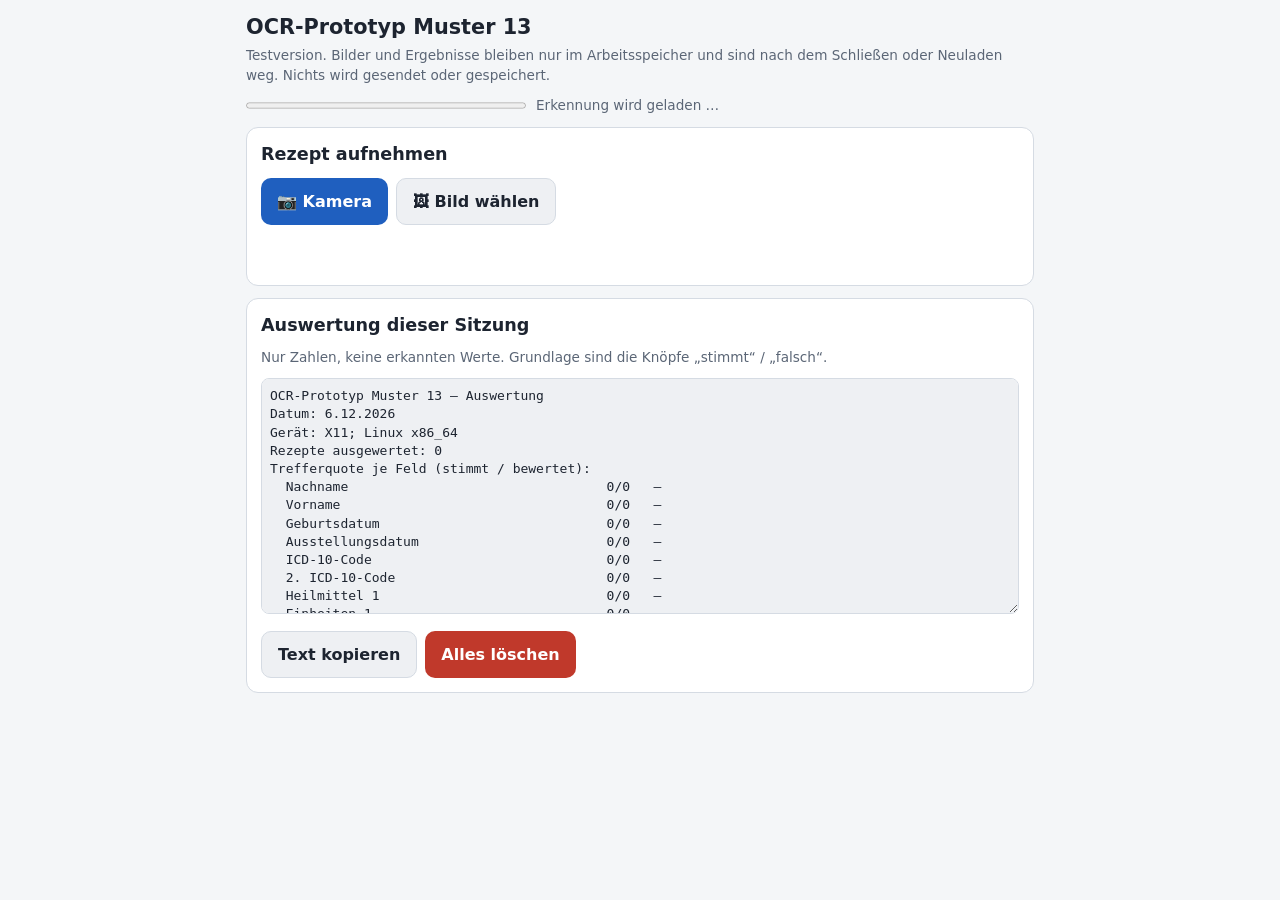
==== index.html @ 960efb3c "OCR-Prototyp: eigenes Repo für den Muster-13-Test Prototyp aus App-Agent/ocr-test übernommen und ins" ====
<!doctype html>
<html lang="de">
<head>
<meta charset="utf-8">
<meta name="viewport" content="width=device-width, initial-scale=1">
<meta http-equiv="Content-Security-Policy" content="default-src 'self'; script-src 'self' 'wasm-unsafe-eval'; connect-src 'self'; img-src 'self' blob: data:; media-src 'self' blob:; worker-src 'self' blob:; style-src 'self'; object-src 'none'; base-uri 'none'; form-action 'none'">
<meta name="referrer" content="no-referrer">
<meta name="robots" content="noindex, nofollow">
<title>OCR-Prototyp Muster 13</title>
<link rel="stylesheet" href="app.css">
<script type="module" src="app.js"></script>
</head>
<body>
<header class="kopf">
  <h1>OCR-Prototyp Muster 13</h1>
  <p class="klein">Testversion. Bilder und Ergebnisse bleiben nur im Arbeitsspeicher und sind nach dem Schließen oder Neuladen weg. Nichts wird gesendet oder gespeichert.</p>
  <div id="ladeZeile" class="ladezeile">
    <progress id="ladeBalken" max="1" value="0"></progress>
    <span id="ladeText">Erkennung wird geladen …</span>
  </div>
</header>

<main>
  <section id="start" class="karte">
    <h2>Rezept aufnehmen</h2>
    <div class="knoepfe">
      <button id="kameraBtn" type="button">📷 Kamera</button>
      <label class="knopf zweit" for="dateiWahl">🖼 Bild wählen</label>
      <input id="dateiWahl" class="unsichtbar" type="file" accept="image/*">
    </div>
    <p id="startMeldung" class="meldung"></p>
  </section>

  <section id="kamera" class="karte versteckt">
    <h2>Kamera</h2>
    <p class="klein">Rezept flach hinlegen, ganz im Bild, möglichst gerade von oben.</p>
    <video id="video" class="video" autoplay playsinline muted></video>
    <div class="knoepfe">
      <button id="ausloesenBtn" type="button">Auslösen</button>
      <button id="kameraAbbrechenBtn" type="button" class="zweit">Abbrechen</button>
    </div>
  </section>

  <section id="ecken" class="karte versteckt">
    <h2>Blattecken</h2>
    <p id="eckenHinweis" class="klein">Die vier Punkte auf die Ecken des Formulars ziehen, falls die Automatik danebenliegt.</p>
    <div id="eckenFlaeche" class="flaeche">
      <canvas id="eckenCanvas"></canvas>
    </div>
    <div class="knoepfe">
      <button id="auswertenBtn" type="button">Auswerten</button>
      <button id="drehenBtn" type="button" class="zweit">↻ Drehen</button>
      <button id="eckenZurueckBtn" type="button" class="zweit">Verwerfen</button>
    </div>
    <p id="eckenMeldung" class="meldung"></p>
  </section>

  <section id="ergebnis" class="karte versteckt">
    <h2>Ergebnis</h2>
    <p id="ergebnisZeiten" class="klein"></p>
    <div class="regler">
      <label for="schwelle">Schwelle Ankreuzfelder: <span id="schwelleWert"></span></label>
      <input id="schwelle" type="range" min="0.02" max="0.4" step="0.01" value="0.1">
    </div>
    <div id="felderListe" class="felder"></div>
    <div class="knoepfe">
      <button id="naechstesBtn" type="button">Nächstes Rezept</button>
      <button id="kalibrierBtn" type="button" class="zweit">Kalibriermodus</button>
    </div>
  </section>

  <section id="kalibrierung" class="karte versteckt">
    <h2>Kalibriermodus</h2>
    <p class="klein">Feldrahmen über dem entzerrten Blatt verschieben (ziehen) und in der Größe ändern (Ecke rechts unten). Die Änderung gilt nur in dieser Sitzung. Für den Code das JSON kopieren.</p>
    <div id="kalibrierFlaeche" class="flaeche">
      <canvas id="kalibrierCanvas"></canvas>
    </div>
    <div class="regler">
      <label for="feldWahl">Feld wählen</label>
      <select id="feldWahl"></select>
    </div>
    <div class="fein">
      <button type="button" class="zweit" data-schritt="x,-1">←</button>
      <button type="button" class="zweit" data-schritt="x,1">→</button>
      <button type="button" class="zweit" data-schritt="y,-1">↑</button>
      <button type="button" class="zweit" data-schritt="y,1">↓</button>
      <button type="button" class="zweit" data-schritt="w,-1">schmaler</button>
      <button type="button" class="zweit" data-schritt="w,1">breiter</button>
      <button type="button" class="zweit" data-schritt="h,-1">flacher</button>
      <button type="button" class="zweit" data-schritt="h,1">höher</button>
    </div>
    <p class="klein">Ein Schritt = 0,5 mm.</p>
    <div class="knoepfe">
      <button id="neuAuswertenBtn" type="button">Mit diesen Rahmen neu auswerten</button>
      <button id="jsonBtn" type="button" class="zweit">JSON ausgeben</button>
      <button id="kalibrierZurueckBtn" type="button" class="zweit">Zurück</button>
    </div>
    <textarea id="jsonAusgabe" class="ausgabe versteckt" readonly rows="10"></textarea>
    <button id="jsonKopierenBtn" type="button" class="zweit versteckt">JSON kopieren</button>
  </section>

  <section id="auswertung" class="karte">
    <h2>Auswertung dieser Sitzung</h2>
    <p class="klein">Nur Zahlen, keine erkannten Werte. Grundlage sind die Knöpfe „stimmt“ / „falsch“.</p>
    <textarea id="auswertungText" class="ausgabe" readonly rows="12"></textarea>
    <div class="knoepfe">
      <button id="kopierenBtn" type="button" class="zweit">Text kopieren</button>
      <button id="loeschenBtn" type="button" class="gefahr">Alles löschen</button>
    </div>
  </section>
</main>
</body>
</html>
---- app.css ----
:root {
  --hg: #f4f6f8; --karte: #ffffff; --text: #1d2430; --leise: #5b6676; --rand: #d5dbe3;
  --blau: #1f5fbf; --blau-text: #ffffff; --gruen: #1e8a4a; --gelb: #c98a00; --rot: #c0392b; --grau: #8a94a3;
  --gruen-hg: #e7f5ec; --gelb-hg: #fdf4dd; --rot-hg: #fbe7e5; --grau-hg: #eef0f3;
}
@media (prefers-color-scheme: dark) {
  :root {
    --hg: #12161c; --karte: #1b2129; --text: #e6eaf0; --leise: #9aa5b4; --rand: #2f3844;
    --blau: #4d8ae6; --gruen-hg: #163223; --gelb-hg: #3a2f12; --rot-hg: #3d1d1a; --grau-hg: #262d36;
  }
}
* { box-sizing: border-box; }
body { margin: 0; background: var(--hg); color: var(--text); font: 16px/1.45 system-ui, -apple-system, "Segoe UI", Roboto, sans-serif; }
main, .kopf { max-width: 820px; margin: 0 auto; padding: 0 16px; }
.kopf { padding-top: 12px; }
h1 { font-size: 1.3rem; margin: 0 0 4px; }
h2 { font-size: 1.1rem; margin: 0 0 10px; }
.klein { font-size: 0.85rem; color: var(--leise); margin: 4px 0 10px; }
.karte { background: var(--karte); border: 1px solid var(--rand); border-radius: 12px; padding: 14px; margin: 12px 0; }
.versteckt { display: none !important; }
.unsichtbar { position: absolute; width: 1px; height: 1px; opacity: 0; overflow: hidden; }
.knoepfe { display: flex; flex-wrap: wrap; gap: 8px; margin-top: 10px; }
button, .knopf { appearance: none; border: 0; border-radius: 10px; padding: 11px 16px; font: inherit; font-weight: 600; cursor: pointer; background: var(--blau); color: var(--blau-text); display: inline-block; }
button.zweit, .knopf.zweit { background: var(--grau-hg); color: var(--text); border: 1px solid var(--rand); }
button.gefahr { background: var(--rot); color: #fff; }
button:disabled { opacity: 0.5; cursor: default; }
.ladezeile { display: flex; align-items: center; gap: 10px; font-size: 0.85rem; color: var(--leise); }
.ladezeile progress { flex: 1; max-width: 280px; }
.meldung { min-height: 1.2em; color: var(--rot); font-size: 0.9rem; }
.video { width: 100%; max-height: 70vh; background: #000; border-radius: 8px; }
.flaeche { position: relative; width: 100%; touch-action: none; user-select: none; }
.flaeche canvas { display: block; width: 100%; height: auto; border-radius: 6px; }
.griff { position: absolute; width: 34px; height: 34px; margin: -17px 0 0 -17px; border-radius: 50%; border: 3px solid #fff; background: rgba(31, 95, 191, 0.55); box-shadow: 0 0 0 2px rgba(0,0,0,0.5); touch-action: none; }
.griff span { position: absolute; inset: 0; display: flex; align-items: center; justify-content: center; color: #fff; font-size: 12px; font-weight: 700; }
.rahmen { position: absolute; border: 2px solid rgba(31, 95, 191, 0.9); background: rgba(31, 95, 191, 0.08); touch-action: none; }
.rahmen.kreuz { border-color: rgba(201, 138, 0, 0.95); }
.rahmen.aktiv { border-color: #e23; background: rgba(226, 34, 51, 0.12); }
.rahmen .groesse { display: none; position: absolute; right: -8px; bottom: -8px; width: 16px; height: 16px; background: #e23; border-radius: 3px; }
.rahmen .name { position: absolute; left: 0; top: -15px; font-size: 10px; white-space: nowrap; color: #e23; background: rgba(255,255,255,0.8); padding: 0 2px; display: none; }
.rahmen.aktiv .name { display: block; }
.regler { display: flex; flex-direction: column; gap: 4px; margin: 8px 0 12px; font-size: 0.9rem; }
.felder { display: flex; flex-direction: column; gap: 8px; }
.feld { border: 1px solid var(--rand); border-left: 6px solid var(--grau); border-radius: 8px; padding: 8px 10px; display: grid; grid-template-columns: 1fr; gap: 6px; }
.feld.gruen { border-left-color: var(--gruen); background: var(--gruen-hg); }
.feld.gelb { border-left-color: var(--gelb); background: var(--gelb-hg); }
.feld.rot { border-left-color: var(--rot); background: var(--rot-hg); }
.feld.leer { border-left-color: var(--grau); background: var(--grau-hg); }
.feld-kopf { display: flex; justify-content: space-between; gap: 8px; font-size: 0.85rem; color: var(--leise); }
.feld-wert { font-size: 1.05rem; font-weight: 600; word-break: break-word; }
.feld-wert.ohne { color: var(--leise); font-weight: 400; font-style: italic; }
.feld-hinweis { font-size: 0.82rem; color: var(--leise); }
.feld canvas { max-width: 100%; height: auto; background: #fff; border-radius: 4px; justify-self: start; }
.feld-knoepfe { display: flex; gap: 6px; }
.feld-knoepfe button { padding: 6px 12px; font-size: 0.9rem; }
.feld-knoepfe button.gewaehlt-ja { background: var(--gruen); color: #fff; }
.feld-knoepfe button.gewaehlt-nein { background: var(--rot); color: #fff; }
.ampel { font-weight: 700; }
.ausgabe { width: 100%; font: 13px/1.4 ui-monospace, Menlo, Consolas, monospace; background: var(--grau-hg); color: var(--text); border: 1px solid var(--rand); border-radius: 8px; padding: 8px; }
.rahmen.aktiv .groesse { display: block; }
.fein { display: grid; grid-template-columns: repeat(4, 1fr); gap: 6px; margin-top: 8px; }
.fein button { padding: 8px 4px; font-size: 0.9rem; }
select { font: inherit; padding: 8px; border-radius: 8px; border: 1px solid var(--rand); background: var(--karte); color: var(--text); }
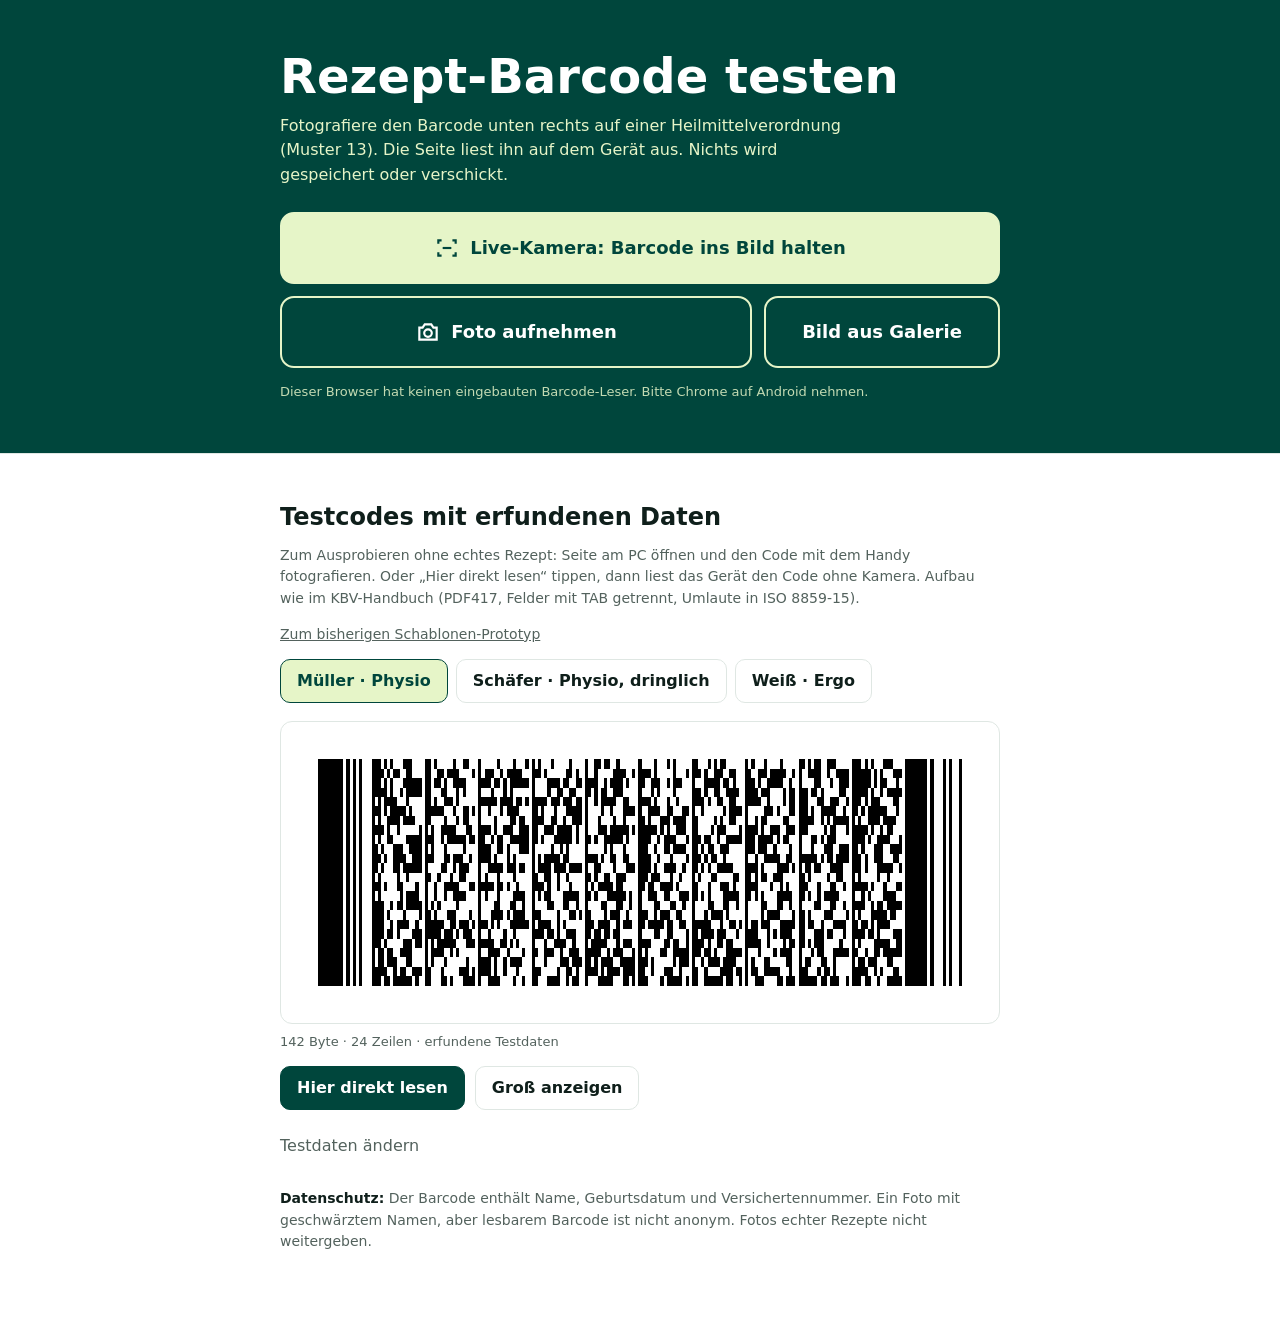
==== commit 2e1643aa: "Barcode-Test (PDF417) als Startseite, Schablonen-Prototyp nach schablone.html Co-Authored-By: Claude" ====
--- a/index.html
+++ b/index.html
@@ -3,111 +3,67 @@
 <head>
 <meta charset="utf-8">
 <meta name="viewport" content="width=device-width, initial-scale=1">
-<meta http-equiv="Content-Security-Policy" content="default-src 'self'; script-src 'self' 'wasm-unsafe-eval'; connect-src 'self'; img-src 'self' blob: data:; media-src 'self' blob:; worker-src 'self' blob:; style-src 'self'; object-src 'none'; base-uri 'none'; form-action 'none'">
+<meta http-equiv="Content-Security-Policy" content="default-src 'self'; script-src 'self'; connect-src 'self'; img-src 'self' blob: data:; media-src 'self' blob:; style-src 'self'; object-src 'none'; base-uri 'none'; form-action 'none'">
 <meta name="referrer" content="no-referrer">
 <meta name="robots" content="noindex, nofollow">
-<title>OCR-Prototyp Muster 13</title>
-<link rel="stylesheet" href="app.css">
-<script type="module" src="app.js"></script>
+<title>Rezept-Barcode Test</title>
+<link rel="stylesheet" href="barcode.css">
 </head>
 <body>
-<header class="kopf">
-  <h1>OCR-Prototyp Muster 13</h1>
-  <p class="klein">Testversion. Bilder und Ergebnisse bleiben nur im Arbeitsspeicher und sind nach dem Schließen oder Neuladen weg. Nichts wird gesendet oder gespeichert.</p>
-  <div id="ladeZeile" class="ladezeile">
-    <progress id="ladeBalken" max="1" value="0"></progress>
-    <span id="ladeText">Erkennung wird geladen …</span>
+<header class="band"><div class="wrap">
+  <h1>Rezept-Barcode testen</h1>
+  <p>Fotografiere den Barcode unten rechts auf einer Heilmittelverordnung (Muster 13). Die Seite liest ihn auf dem Gerät aus. Nichts wird gespeichert oder verschickt.</p>
+  <button type="button" class="pick live" id="liveBtn"><svg width="26" height="26" viewBox="0 0 24 24" fill="none" stroke="currentColor" stroke-width="2"><path d="M4 8V5h3M17 5h3v3M20 16v3h-3M7 19H4v-3"/><path d="M8 12h8"/></svg>Live-Kamera: Barcode ins Bild halten</button>
+  <div id="liveBox" hidden><video id="vid" playsinline muted></video><div id="liveMsg">Barcode in den Rahmen halten …</div><button type="button" id="liveStop">Kamera aus</button></div>
+  <div class="picks">
+    <label class="pick alt"><svg width="26" height="26" viewBox="0 0 24 24" fill="none" stroke="currentColor" stroke-width="2"><path d="M4 8h3l2-3h6l2 3h3v11H4z"/><circle cx="12" cy="13" r="3.5"/></svg>Foto aufnehmen<input id="cam" type="file" accept="image/*" capture="environment"></label>
+    <label class="pick alt">Bild aus Galerie<input id="gal" type="file" accept="image/*"></label>
   </div>
-</header>
+  <div id="busy" hidden>Lese Barcode …</div>
+  <div id="dec"></div>
+</div></header>
 
-<main>
-  <section id="start" class="karte">
-    <h2>Rezept aufnehmen</h2>
-    <div class="knoepfe">
-      <button id="kameraBtn" type="button">📷 Kamera</button>
-      <label class="knopf zweit" for="dateiWahl">🖼 Bild wählen</label>
-      <input id="dateiWahl" class="unsichtbar" type="file" accept="image/*">
-    </div>
-    <p id="startMeldung" class="meldung"></p>
-  </section>
+<section class="band" id="out" hidden><div class="wrap">
+  <div class="card" id="outCard">
+    <h2 id="outHead"></h2>
+    <div class="meta" id="outMeta"></div>
+    <ul id="warn"></ul>
+    <table><tbody id="main"></tbody></table>
+    <details><summary>Alle 33 Barcode-Felder</summary><table><tbody id="raw"></tbody></table></details>
+    <div class="row"><button type="button" id="clear">Ergebnis löschen</button></div>
+  </div>
+</div></section>
 
-  <section id="kamera" class="karte versteckt">
-    <h2>Kamera</h2>
-    <p class="klein">Rezept flach hinlegen, ganz im Bild, möglichst gerade von oben.</p>
-    <video id="video" class="video" autoplay playsinline muted></video>
-    <div class="knoepfe">
-      <button id="ausloesenBtn" type="button">Auslösen</button>
-      <button id="kameraAbbrechenBtn" type="button" class="zweit">Abbrechen</button>
-    </div>
-  </section>
-
-  <section id="ecken" class="karte versteckt">
-    <h2>Blattecken</h2>
-    <p id="eckenHinweis" class="klein">Die vier Punkte auf die Ecken des Formulars ziehen, falls die Automatik danebenliegt.</p>
-    <div id="eckenFlaeche" class="flaeche">
-      <canvas id="eckenCanvas"></canvas>
-    </div>
-    <div class="knoepfe">
-      <button id="auswertenBtn" type="button">Auswerten</button>
-      <button id="drehenBtn" type="button" class="zweit">↻ Drehen</button>
-      <button id="eckenZurueckBtn" type="button" class="zweit">Verwerfen</button>
-    </div>
-    <p id="eckenMeldung" class="meldung"></p>
-  </section>
-
-  <section id="ergebnis" class="karte versteckt">
-    <h2>Ergebnis</h2>
-    <p id="ergebnisZeiten" class="klein"></p>
-    <div class="regler">
-      <label for="schwelle">Schwelle Ankreuzfelder: <span id="schwelleWert"></span></label>
-      <input id="schwelle" type="range" min="0.02" max="0.4" step="0.01" value="0.1">
-    </div>
-    <div id="felderListe" class="felder"></div>
-    <div class="knoepfe">
-      <button id="naechstesBtn" type="button">Nächstes Rezept</button>
-      <button id="kalibrierBtn" type="button" class="zweit">Kalibriermodus</button>
-    </div>
-  </section>
-
-  <section id="kalibrierung" class="karte versteckt">
-    <h2>Kalibriermodus</h2>
-    <p class="klein">Feldrahmen über dem entzerrten Blatt verschieben (ziehen) und in der Größe ändern (Ecke rechts unten). Die Änderung gilt nur in dieser Sitzung. Für den Code das JSON kopieren.</p>
-    <div id="kalibrierFlaeche" class="flaeche">
-      <canvas id="kalibrierCanvas"></canvas>
-    </div>
-    <div class="regler">
-      <label for="feldWahl">Feld wählen</label>
-      <select id="feldWahl"></select>
-    </div>
-    <div class="fein">
-      <button type="button" class="zweit" data-schritt="x,-1">←</button>
-      <button type="button" class="zweit" data-schritt="x,1">→</button>
-      <button type="button" class="zweit" data-schritt="y,-1">↑</button>
-      <button type="button" class="zweit" data-schritt="y,1">↓</button>
-      <button type="button" class="zweit" data-schritt="w,-1">schmaler</button>
-      <button type="button" class="zweit" data-schritt="w,1">breiter</button>
-      <button type="button" class="zweit" data-schritt="h,-1">flacher</button>
-      <button type="button" class="zweit" data-schritt="h,1">höher</button>
-    </div>
-    <p class="klein">Ein Schritt = 0,5 mm.</p>
-    <div class="knoepfe">
-      <button id="neuAuswertenBtn" type="button">Mit diesen Rahmen neu auswerten</button>
-      <button id="jsonBtn" type="button" class="zweit">JSON ausgeben</button>
-      <button id="kalibrierZurueckBtn" type="button" class="zweit">Zurück</button>
-    </div>
-    <textarea id="jsonAusgabe" class="ausgabe versteckt" readonly rows="10"></textarea>
-    <button id="jsonKopierenBtn" type="button" class="zweit versteckt">JSON kopieren</button>
-  </section>
-
-  <section id="auswertung" class="karte">
-    <h2>Auswertung dieser Sitzung</h2>
-    <p class="klein">Nur Zahlen, keine erkannten Werte. Grundlage sind die Knöpfe „stimmt“ / „falsch“.</p>
-    <textarea id="auswertungText" class="ausgabe" readonly rows="12"></textarea>
-    <div class="knoepfe">
-      <button id="kopierenBtn" type="button" class="zweit">Text kopieren</button>
-      <button id="loeschenBtn" type="button" class="gefahr">Alles löschen</button>
-    </div>
-  </section>
-</main>
+<section class="band trenn"><div class="wrap">
+  <h2>Testcodes mit erfundenen Daten</h2>
+  <p class="note">Zum Ausprobieren ohne echtes Rezept: Seite am PC öffnen und den Code mit dem Handy fotografieren. Oder „Hier direkt lesen“ tippen, dann liest das Gerät den Code ohne Kamera. Aufbau wie im KBV-Handbuch (PDF417, Felder mit TAB getrennt, Umlaute in ISO 8859-15).</p>
+  <p class="note"><a href="schablone.html">Zum bisherigen Schablonen-Prototyp</a></p>
+  <div id="presets" class="row" role="group" aria-label="Beispiele"></div>
+  <div id="codeBox"><canvas id="code" aria-label="PDF417-Testcode"></canvas></div>
+  <div id="genInfo"></div>
+  <div class="row"><button type="button" class="main" id="self">Hier direkt lesen</button><button type="button" id="big">Groß anzeigen</button></div>
+  <details><summary>Testdaten ändern</summary>
+  <form id="gen" class="grid">
+    <label>Nachname<input name="nn" id="f-nn"></label>
+    <label>Vorname<input name="vn" id="f-vn"></label>
+    <label>Geburtsdatum<input name="geb" id="f-geb" placeholder="JJJJ-MM-TT"></label>
+    <label>Ausgestellt am<input name="aus" id="f-aus" placeholder="JJJJ-MM-TT"></label>
+    <label>Heilmittelbereich<select name="art" id="f-art"><option value="1">Physiotherapie</option><option value="2">Podologie</option><option value="3">Stimm/Sprech/Sprach/Schluck</option><option value="4">Ergotherapie</option><option value="5">Ernährung</option></select></label>
+    <label>Diagnosegruppe<input name="dg" id="f-dg"></label>
+    <label>ICD-10 (1)<input name="icd1" id="f-icd1"></label>
+    <label>ICD-10 (2)<input name="icd2" id="f-icd2"></label>
+    <label>Leitsymptomatik<input name="ls" id="f-ls"></label>
+    <label>Frequenz<input name="freq" id="f-freq"></label>
+    <label>Heilmittel 1<input name="hm1" id="f-hm1"></label><label>Einheiten 1<input name="e1" id="f-e1" inputmode="numeric"></label>
+    <label>Heilmittel 2<input name="hm2" id="f-hm2"></label><label>Einheiten 2<input name="e2" id="f-e2" inputmode="numeric"></label>
+    <label>Heilmittel 3<input name="hm3" id="f-hm3"></label><label>Einheiten 3<input name="e3" id="f-e3" inputmode="numeric"></label>
+    <label>Ergänzendes Heilmittel<input name="erg" id="f-erg"></label><label>Einheiten ergänzend<input name="ee" id="f-ee" inputmode="numeric"></label>
+    <label class="check"><input type="checkbox" name="hb" id="f-hb">Hausbesuch</label>
+    <label class="check"><input type="checkbox" name="dr" id="f-dr">Dringlich (14 Tage)</label>
+  </form></details>
+  <p class="note abstand"><strong>Datenschutz:</strong> Der Barcode enthält Name, Geburtsdatum und Versichertennummer. Ein Foto mit geschwärztem Namen, aber lesbarem Barcode ist nicht anonym. Fotos echter Rezepte nicht weitergeben.</p>
+</div></section>
+<script src="pdf417.js"></script>
+<script src="barcode.js"></script>
 </body>
 </html>
--- a/barcode.css
+++ b/barcode.css
@@ -0,0 +1,63 @@
+/* VOICE: nüchternes Werkzeug für die Praxis, klinisch und ruhig
+   IDEA: verhält sich wie ein Prüfschein, der neben dem Rezept liegt
+   PICTURE: der große Aufnahme-Knopf oben, darunter das Ergebnis als Prüfschein
+   COLOUR and TYPE: tiefes Grün, Weiß, Lindweiß, Koralle für Probleme; Inter Tight + Inter
+   LAYOUT: eine Spalte, Kopf grün, Testcodes darunter */
+:root{color-scheme:light dark;--bg:light-dark(#ffffff,#0d1714);--ink:light-dark(#0f1f1b,#e8f1ec);--mute:light-dark(#53625d,#9db0a8);--line:light-dark(#dfe7e3,#24342f);--green:#00463c;--lime:#e6f5c8;--coral:#ff6f59;--card:light-dark(#f6faf7,#13211d)}
+:root[data-theme=light]{color-scheme:light}:root[data-theme=dark]{color-scheme:dark}
+*{box-sizing:border-box;min-width:0}
+body{margin:0;background:var(--bg);color:var(--ink);font:16px/1.55 system-ui,-apple-system,"Segoe UI",Roboto,sans-serif;overflow-x:clip}
+h1,h2{font-weight:700;line-height:1.05;text-wrap:balance;margin:0}
+h1{font-size:clamp(32px,7vw,48px)}h2{font-size:24px}
+.band{padding:clamp(28px,4vw,56px) max(5vw,16px)}
+.wrap{max-width:720px;margin:0 auto}
+header{background:var(--green);color:#fff}
+header p{color:var(--lime);margin:12px 0 24px;max-width:36em}
+.picks{display:grid;grid-template-columns:minmax(0,2fr) minmax(0,1fr);gap:12px}
+.pick{position:relative;display:flex;align-items:center;justify-content:center;gap:10px;min-height:72px;border-radius:14px;font-weight:600;font-size:18px;cursor:pointer;border:2px solid var(--lime);color:var(--green);background:var(--lime);text-align:center;padding:10px}
+.pick.alt{background:transparent;color:#fff}
+.pick input{position:absolute;inset:0;opacity:0;cursor:pointer}
+.pick:focus-within{outline:3px solid #fff;outline-offset:3px}
+.pick.busy{opacity:.6}
+.pick svg{flex:none}
+.pick.live{width:100%;margin-bottom:12px;font-family:inherit}
+#liveBox{position:relative;margin-bottom:12px;border-radius:14px;overflow:hidden;background:#000}
+#vid{display:block;width:100%;max-height:60vh;object-fit:cover}
+#liveBox::before{content:"";position:absolute;left:8%;right:8%;top:30%;bottom:30%;border:3px solid var(--lime);border-radius:10px;z-index:1;pointer-events:none}
+#liveMsg{position:absolute;left:0;right:0;bottom:56px;text-align:center;color:#fff;font-size:14px;text-shadow:0 1px 3px #000;z-index:2}
+#liveStop{position:absolute;bottom:8px;left:50%;transform:translateX(-50%);z-index:2}
+#dec{font-size:13px;color:var(--lime);opacity:.85;margin-top:14px}
+#busy{margin-top:12px;color:#fff}
+.card{border:1px solid var(--line);border-left:6px solid var(--mute);border-radius:12px;background:var(--card);padding:20px;margin-top:8px}
+.card.ok{border-left-color:#3f9f6b}.card.warn{border-left-color:#e7a33b}.card.fail{border-left-color:var(--coral)}
+.meta{font-size:13px;color:var(--mute);margin:6px 0 12px}
+#warn{margin:0 0 12px;padding-left:20px}#warn li{color:light-dark(#9a3b2c,#ff9d8c)}
+table{width:100%;border-collapse:collapse}
+th,td{text-align:left;padding:9px 0;border-top:1px solid var(--line);vertical-align:top}
+th{font-weight:400;color:var(--mute);width:42%;padding-right:12px}
+td{font-weight:600;overflow-wrap:anywhere}td.bad{color:light-dark(#b23b26,#ff9d8c)}
+details{margin-top:14px}summary{cursor:pointer;color:var(--mute);min-height:44px;display:flex;align-items:center}
+#raw th{font-size:13px}#raw td{font-weight:400;font-family:ui-monospace,monospace;font-size:14px}
+.row{display:flex;flex-wrap:wrap;gap:10px;margin-top:14px}
+button{font:inherit;font-weight:600;min-height:44px;padding:0 16px;border-radius:10px;border:1px solid var(--line);background:var(--bg);color:var(--ink);cursor:pointer}
+button:focus-visible,input:focus-visible,select:focus-visible{outline:3px solid #3f9f6b;outline-offset:2px}
+button.main{background:var(--green);color:#fff;border-color:var(--green)}
+#presets{display:flex;gap:8px;overflow-x:auto;padding-bottom:4px}
+#presets button{flex:none}
+#presets button[aria-pressed=true]{background:var(--lime);color:var(--green);border-color:var(--green)}
+#codeBox{background:#fff;border-radius:12px;padding:12px;margin-top:14px;border:1px solid var(--line)}
+#codeBox canvas{display:block;width:100%;height:auto;image-rendering:pixelated}
+#codeBox.full{position:fixed;inset:0;z-index:9;display:flex;align-items:center;padding:4vw;border-radius:0}
+#codeBox.full::after{content:"Tippen zum Schließen";position:absolute;bottom:16px;left:0;right:0;text-align:center;color:#555;font-size:14px}
+#genInfo{font-size:13px;color:var(--mute);margin-top:8px}
+.grid{display:grid;grid-template-columns:repeat(2,minmax(0,1fr));gap:10px 12px;margin-top:12px}
+.grid label{display:flex;flex-direction:column;font-size:13px;color:var(--mute);gap:4px}
+.grid .w2{grid-column:span 2}
+input,select{font:inherit;font-size:16px;min-height:44px;padding:6px 10px;border-radius:8px;border:1px solid var(--line);background:var(--bg);color:var(--ink);width:100%}
+.check{flex-direction:row!important;align-items:center;gap:10px!important;font-size:16px!important;color:var(--ink)!important}
+.check input{width:24px;min-height:24px}
+.note{font-size:14px;color:var(--mute)}
+.note strong{color:var(--ink)}
+@media(max-width:600px){.picks{grid-template-columns:1fr}.grid{grid-template-columns:1fr}.grid .w2{grid-column:auto}th{width:44%}}
+@media(prefers-reduced-motion:no-preference){.card{animation:in .25s ease-out}@keyframes in{from{opacity:0;transform:translateY(6px)}}}
+.trenn{border-top:1px solid var(--line)}.abstand{margin-top:20px}a{color:inherit}
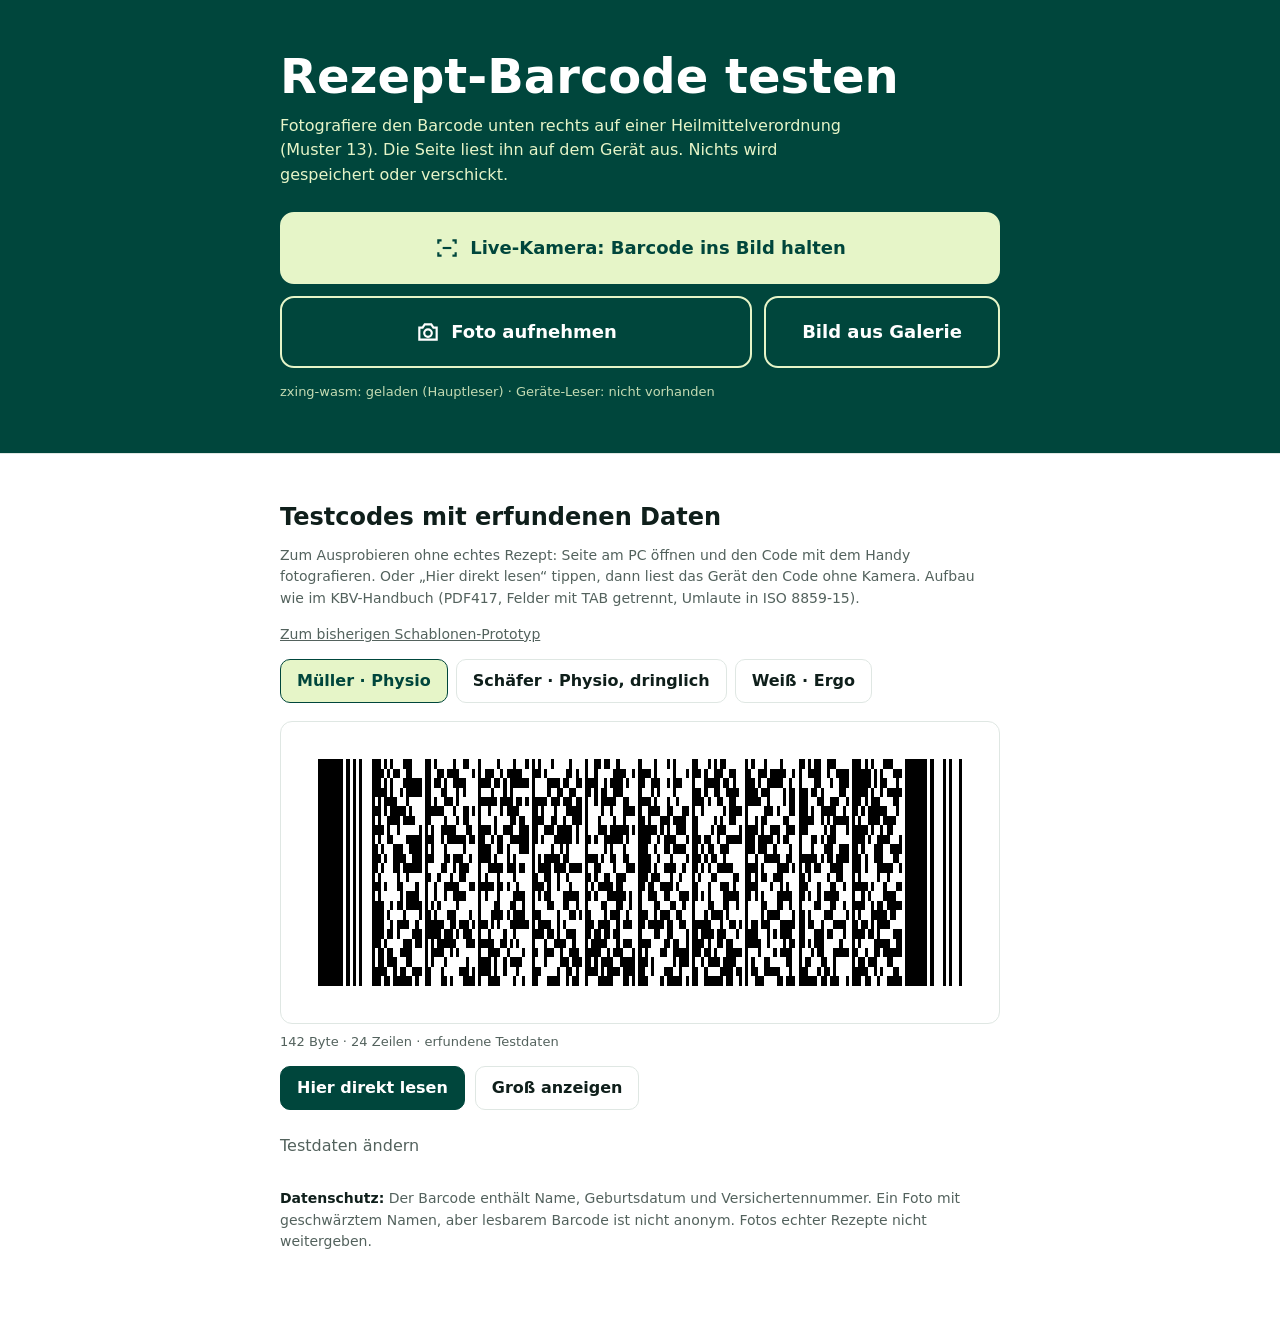
==== commit 18b0d4e9: "Barcode-Test: zxing-wasm 3.1.7 als Hauptleser, Geräte-Leser nur Rückfall - zxing-wasm (Reader) lokal" ====
--- a/index.html
+++ b/index.html
@@ -3,7 +3,7 @@
 <head>
 <meta charset="utf-8">
 <meta name="viewport" content="width=device-width, initial-scale=1">
-<meta http-equiv="Content-Security-Policy" content="default-src 'self'; script-src 'self'; connect-src 'self'; img-src 'self' blob: data:; media-src 'self' blob:; style-src 'self'; object-src 'none'; base-uri 'none'; form-action 'none'">
+<meta http-equiv="Content-Security-Policy" content="default-src 'self'; script-src 'self' 'wasm-unsafe-eval'; connect-src 'self'; img-src 'self' blob: data:; media-src 'self' blob:; style-src 'self'; object-src 'none'; base-uri 'none'; form-action 'none'">
 <meta name="referrer" content="no-referrer">
 <meta name="robots" content="noindex, nofollow">
 <title>Rezept-Barcode Test</title>
@@ -14,7 +14,7 @@
   <h1>Rezept-Barcode testen</h1>
   <p>Fotografiere den Barcode unten rechts auf einer Heilmittelverordnung (Muster 13). Die Seite liest ihn auf dem Gerät aus. Nichts wird gespeichert oder verschickt.</p>
   <button type="button" class="pick live" id="liveBtn"><svg width="26" height="26" viewBox="0 0 24 24" fill="none" stroke="currentColor" stroke-width="2"><path d="M4 8V5h3M17 5h3v3M20 16v3h-3M7 19H4v-3"/><path d="M8 12h8"/></svg>Live-Kamera: Barcode ins Bild halten</button>
-  <div id="liveBox" hidden><video id="vid" playsinline muted></video><div id="liveMsg">Barcode in den Rahmen halten …</div><button type="button" id="liveStop">Kamera aus</button></div>
+  <div id="liveBox" hidden><video id="vid" playsinline muted></video><div id="liveMsg">Barcode bildfüllend, nah ran, ohne Spiegelung</div><div id="zoomRow" hidden><button type="button" data-z="1" aria-pressed="true">1×</button><button type="button" data-z="2">2×</button><button type="button" data-z="3">3×</button></div><button type="button" id="liveStop">Kamera aus</button></div>
   <div class="picks">
     <label class="pick alt"><svg width="26" height="26" viewBox="0 0 24 24" fill="none" stroke="currentColor" stroke-width="2"><path d="M4 8h3l2-3h6l2 3h3v11H4z"/><circle cx="12" cy="13" r="3.5"/></svg>Foto aufnehmen<input id="cam" type="file" accept="image/*" capture="environment"></label>
     <label class="pick alt">Bild aus Galerie<input id="gal" type="file" accept="image/*"></label>
@@ -63,6 +63,7 @@
   </form></details>
   <p class="note abstand"><strong>Datenschutz:</strong> Der Barcode enthält Name, Geburtsdatum und Versichertennummer. Ein Foto mit geschwärztem Namen, aber lesbarem Barcode ist nicht anonym. Fotos echter Rezepte nicht weitergeben.</p>
 </div></section>
+<script src="lib/zxing-wasm-reader.js"></script>
 <script src="pdf417.js"></script>
 <script src="barcode.js"></script>
 </body>
--- a/barcode.css
+++ b/barcode.css
@@ -22,9 +22,9 @@
 .pick svg{flex:none}
 .pick.live{width:100%;margin-bottom:12px;font-family:inherit}
 #liveBox{position:relative;margin-bottom:12px;border-radius:14px;overflow:hidden;background:#000}
-#vid{display:block;width:100%;max-height:60vh;object-fit:cover}
-#liveBox::before{content:"";position:absolute;left:8%;right:8%;top:30%;bottom:30%;border:3px solid var(--lime);border-radius:10px;z-index:1;pointer-events:none}
-#liveMsg{position:absolute;left:0;right:0;bottom:56px;text-align:center;color:#fff;font-size:14px;text-shadow:0 1px 3px #000;z-index:2}
+#vid{display:block;width:100%;height:auto;max-height:75vh;object-fit:contain;cursor:crosshair}
+#liveBox::before{content:"";position:absolute;left:3%;right:3%;top:25%;bottom:25%;border:3px solid var(--lime);border-radius:8px;z-index:1;pointer-events:none}
+#liveMsg{position:absolute;left:8px;right:8px;bottom:56px;text-align:center;color:#fff;font-size:14px;text-shadow:0 1px 3px #000;z-index:2}
 #liveStop{position:absolute;bottom:8px;left:50%;transform:translateX(-50%);z-index:2}
 #dec{font-size:13px;color:var(--lime);opacity:.85;margin-top:14px}
 #busy{margin-top:12px;color:#fff}
@@ -61,3 +61,7 @@
 @media(max-width:600px){.picks{grid-template-columns:1fr}.grid{grid-template-columns:1fr}.grid .w2{grid-column:auto}th{width:44%}}
 @media(prefers-reduced-motion:no-preference){.card{animation:in .25s ease-out}@keyframes in{from{opacity:0;transform:translateY(6px)}}}
 .trenn{border-top:1px solid var(--line)}.abstand{margin-top:20px}a{color:inherit}
+#zoomRow{position:absolute;top:8px;right:8px;display:flex;gap:6px;z-index:2}
+#zoomRow button{min-width:44px;min-height:40px;border-radius:10px;font-weight:700}
+#zoomRow button[aria-pressed="true"]{background:var(--lime);color:var(--green)}
+#zoomRow[hidden]{display:none}
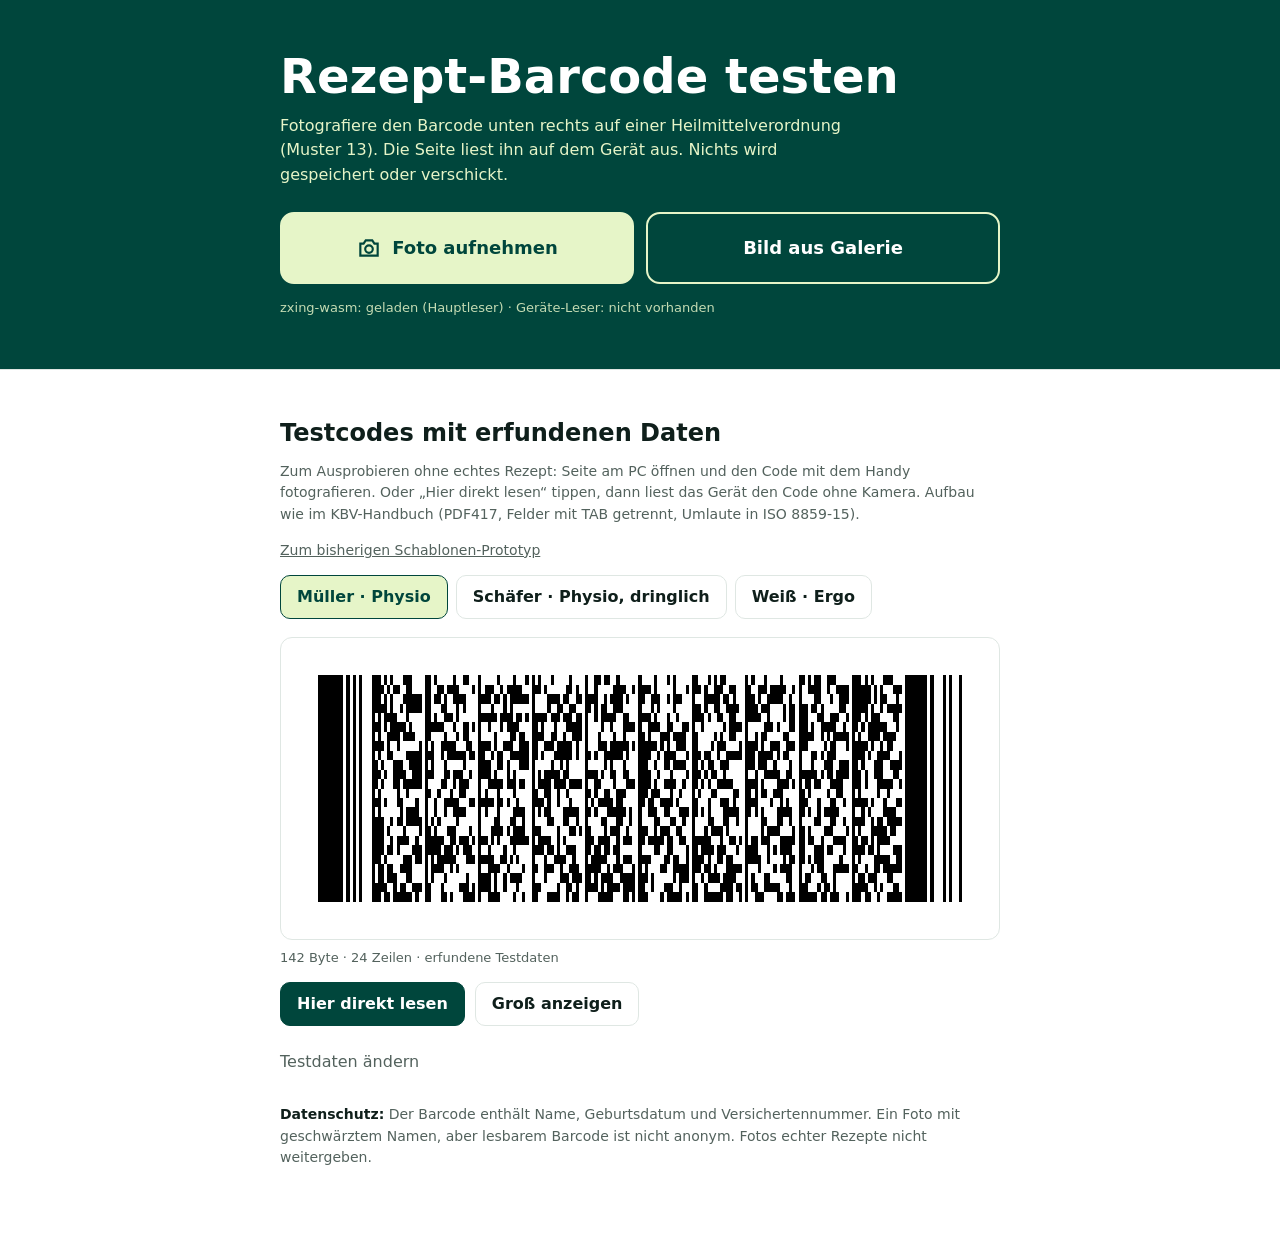
==== commit 1ddc1fe6: "Barcode-Test: Live-Kamera entfernt, Foto aufnehmen als Hauptknopf Abnahme durch Alex: Foto und Galer" ====
--- a/index.html
+++ b/index.html
@@ -13,10 +13,8 @@
 <header class="band"><div class="wrap">
   <h1>Rezept-Barcode testen</h1>
   <p>Fotografiere den Barcode unten rechts auf einer Heilmittelverordnung (Muster 13). Die Seite liest ihn auf dem Gerät aus. Nichts wird gespeichert oder verschickt.</p>
-  <button type="button" class="pick live" id="liveBtn"><svg width="26" height="26" viewBox="0 0 24 24" fill="none" stroke="currentColor" stroke-width="2"><path d="M4 8V5h3M17 5h3v3M20 16v3h-3M7 19H4v-3"/><path d="M8 12h8"/></svg>Live-Kamera: Barcode ins Bild halten</button>
-  <div id="liveBox" hidden><video id="vid" playsinline muted></video><div id="liveMsg">Barcode bildfüllend, nah ran, ohne Spiegelung</div><div id="zoomRow" hidden><button type="button" data-z="1" aria-pressed="true">1×</button><button type="button" data-z="2">2×</button><button type="button" data-z="3">3×</button></div><button type="button" id="liveStop">Kamera aus</button></div>
   <div class="picks">
-    <label class="pick alt"><svg width="26" height="26" viewBox="0 0 24 24" fill="none" stroke="currentColor" stroke-width="2"><path d="M4 8h3l2-3h6l2 3h3v11H4z"/><circle cx="12" cy="13" r="3.5"/></svg>Foto aufnehmen<input id="cam" type="file" accept="image/*" capture="environment"></label>
+    <label class="pick"><svg width="26" height="26" viewBox="0 0 24 24" fill="none" stroke="currentColor" stroke-width="2"><path d="M4 8h3l2-3h6l2 3h3v11H4z"/><circle cx="12" cy="13" r="3.5"/></svg>Foto aufnehmen<input id="cam" type="file" accept="image/*" capture="environment"></label>
     <label class="pick alt">Bild aus Galerie<input id="gal" type="file" accept="image/*"></label>
   </div>
   <div id="busy" hidden>Lese Barcode …</div>
--- a/barcode.css
+++ b/barcode.css
@@ -13,19 +13,13 @@
 .wrap{max-width:720px;margin:0 auto}
 header{background:var(--green);color:#fff}
 header p{color:var(--lime);margin:12px 0 24px;max-width:36em}
-.picks{display:grid;grid-template-columns:minmax(0,2fr) minmax(0,1fr);gap:12px}
+.picks{display:grid;grid-template-columns:minmax(0,1fr) minmax(0,1fr);gap:12px}
 .pick{position:relative;display:flex;align-items:center;justify-content:center;gap:10px;min-height:72px;border-radius:14px;font-weight:600;font-size:18px;cursor:pointer;border:2px solid var(--lime);color:var(--green);background:var(--lime);text-align:center;padding:10px}
 .pick.alt{background:transparent;color:#fff}
 .pick input{position:absolute;inset:0;opacity:0;cursor:pointer}
 .pick:focus-within{outline:3px solid #fff;outline-offset:3px}
 .pick.busy{opacity:.6}
 .pick svg{flex:none}
-.pick.live{width:100%;margin-bottom:12px;font-family:inherit}
-#liveBox{position:relative;margin-bottom:12px;border-radius:14px;overflow:hidden;background:#000}
-#vid{display:block;width:100%;height:auto;max-height:75vh;object-fit:contain;cursor:crosshair}
-#liveBox::before{content:"";position:absolute;left:3%;right:3%;top:25%;bottom:25%;border:3px solid var(--lime);border-radius:8px;z-index:1;pointer-events:none}
-#liveMsg{position:absolute;left:8px;right:8px;bottom:56px;text-align:center;color:#fff;font-size:14px;text-shadow:0 1px 3px #000;z-index:2}
-#liveStop{position:absolute;bottom:8px;left:50%;transform:translateX(-50%);z-index:2}
 #dec{font-size:13px;color:var(--lime);opacity:.85;margin-top:14px}
 #busy{margin-top:12px;color:#fff}
 .card{border:1px solid var(--line);border-left:6px solid var(--mute);border-radius:12px;background:var(--card);padding:20px;margin-top:8px}
@@ -61,7 +55,3 @@
 @media(max-width:600px){.picks{grid-template-columns:1fr}.grid{grid-template-columns:1fr}.grid .w2{grid-column:auto}th{width:44%}}
 @media(prefers-reduced-motion:no-preference){.card{animation:in .25s ease-out}@keyframes in{from{opacity:0;transform:translateY(6px)}}}
 .trenn{border-top:1px solid var(--line)}.abstand{margin-top:20px}a{color:inherit}
-#zoomRow{position:absolute;top:8px;right:8px;display:flex;gap:6px;z-index:2}
-#zoomRow button{min-width:44px;min-height:40px;border-radius:10px;font-weight:700}
-#zoomRow button[aria-pressed="true"]{background:var(--lime);color:var(--green)}
-#zoomRow[hidden]{display:none}
